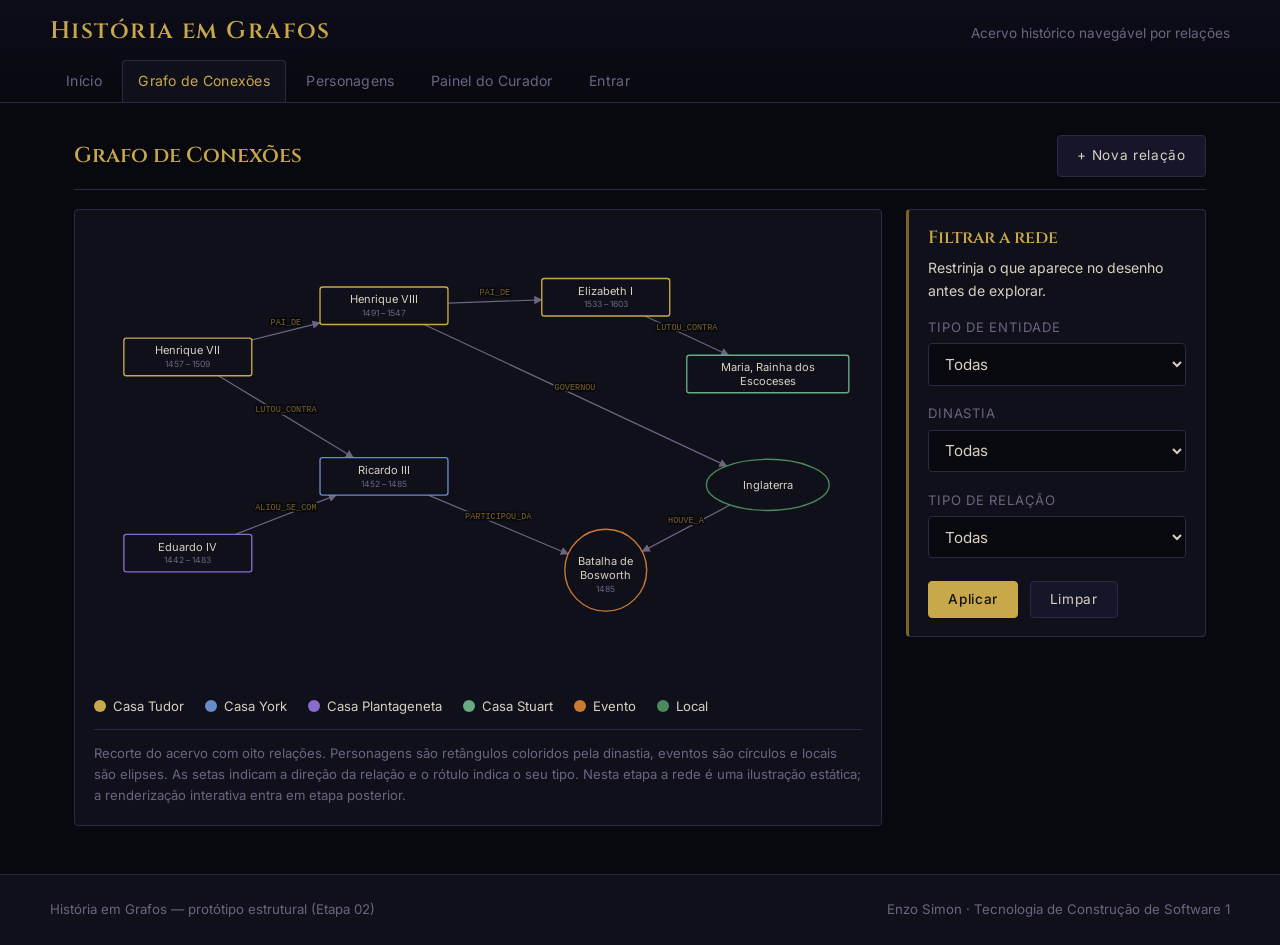
==== web/grafo.html @ ba5c702a "etapa-02: prototipo estrutural com HTML semantico" ====
<!DOCTYPE html>
<html lang="pt-BR">
<head>
  <meta charset="UTF-8">
  <meta name="viewport" content="width=device-width, initial-scale=1.0">
  <title>História em Grafos — Grafo de Conexões</title>
  <meta name="description" content="Visualização do acervo como rede: nós de personagens, eventos e locais ligados por relações tipadas.">
  <link href="https://fonts.googleapis.com/css2?family=Cinzel:wght@400;600;700&family=Inter:wght@300;400;500&display=swap" rel="stylesheet">
  <link rel="stylesheet" href="assets/css/estilo.css">
</head>
<body>

  <header>
    <div>
      <h1>História em Grafos</h1>
      <p>Acervo histórico navegável por relações</p>
    </div>
    <nav aria-label="Navegação principal">
      <ul>
        <li><a href="index.html">Início</a></li>
        <li><a href="grafo.html" aria-current="page">Grafo de Conexões</a></li>
        <li><a href="personagens.html">Personagens</a></li>
        <li><a href="painel.html">Painel do Curador</a></li>
        <li><a href="login.html">Entrar</a></li>
      </ul>
    </nav>
  </header>

  <main>

    <div class="barra">
      <h2>Grafo de Conexões</h2>
      <a class="botao" href="cadastro-relacao.html">+ Nova relação</a>
    </div>

    <div class="com-lateral">

      <section aria-labelledby="titulo-rede">
        <h3 id="titulo-rede" hidden>Rede de entidades</h3>

        <figure>
          <svg viewBox="0 0 900 520" role="img" aria-labelledby="svg-titulo svg-desc">
            <title id="svg-titulo">Rede de conexões do acervo</title>
            <desc id="svg-desc">
              Seis personagens, um evento e um local ligados por relações tipadas.
              Henrique VII é pai de Henrique VIII, que é pai de Elizabeth I e governou
              a Inglaterra. Henrique VII lutou contra Ricardo III, que se aliou a
              Eduardo IV e participou da Batalha de Bosworth, ocorrida na Inglaterra.
              Elizabeth I lutou contra Maria, Rainha dos Escoceses.
            </desc>

            <defs>
              <marker id="seta" viewBox="0 0 10 10" refX="9" refY="5"
                      markerWidth="7" markerHeight="7" orient="auto-start-reverse">
                <path d="M 0 0 L 10 5 L 0 10 z" fill="#6b6580"/>
              </marker>
            </defs>

            <style>
              .aresta { stroke: #6b6580; stroke-width: 1.4; marker-end: url(#seta); }
              .rotulo {
                font-family: ui-monospace, Consolas, monospace; font-size: 10px;
                fill: #7a6228; text-anchor: middle;
                paint-order: stroke; stroke: #08080f; stroke-width: 4px;
                stroke-linejoin: round;
              }
              .no      { fill: #10101a; stroke-width: 1.6; }
              .nome    { font-family: Inter, sans-serif; font-size: 13px; fill: #d8d0c0; text-anchor: middle; }
              .miudo   { font-family: Inter, sans-serif; font-size: 10px; fill: #6b6580; text-anchor: middle; }
            </style>

            <!-- ── Arestas (desenhadas antes dos nós) ── -->
            <g>
              <line class="aresta" x1="185" y1="130" x2="265" y2="110"/>
              <text class="rotulo" x="225" y="112">PAI_DE</text>

              <line class="aresta" x1="415" y1="87" x2="525" y2="83"/>
              <text class="rotulo" x="470" y="77">PAI_DE</text>

              <line class="aresta" x1="146" y1="172" x2="304" y2="268"/>
              <text class="rotulo" x="225" y="214">LUTOU_CONTRA</text>

              <line class="aresta" x1="166" y1="358" x2="284" y2="312"/>
              <text class="rotulo" x="225" y="329">ALIOU_SE_COM</text>

              <line class="aresta" x1="392" y1="312" x2="556" y2="381"/>
              <text class="rotulo" x="474" y="340">PARTICIPOU_DA</text>

              <line class="aresta" x1="646" y1="102" x2="744" y2="148"/>
              <text class="rotulo" x="695" y="119">LUTOU_CONTRA</text>

              <line class="aresta" x1="745" y1="324" x2="643" y2="378"/>
              <text class="rotulo" x="694" y="345">HOUVE_A</text>

              <line class="aresta" x1="387" y1="112" x2="742" y2="278"/>
              <text class="rotulo" x="564" y="189">GOVERNOU</text>
            </g>

            <!-- ── Personagens: retângulo, cor da dinastia ── -->
            <g>
              <rect class="no" x="35"  y="128" width="150" height="44" rx="3" stroke="#c9a84c"/>
              <text class="nome" x="110" y="147">Henrique VII</text>
              <text class="miudo" x="110" y="162">1457 – 1509</text>

              <rect class="no" x="265" y="68"  width="150" height="44" rx="3" stroke="#c9a84c"/>
              <text class="nome" x="340" y="87">Henrique VIII</text>
              <text class="miudo" x="340" y="102">1491 – 1547</text>

              <rect class="no" x="525" y="58"  width="150" height="44" rx="3" stroke="#c9a84c"/>
              <text class="nome" x="600" y="77">Elizabeth I</text>
              <text class="miudo" x="600" y="92">1533 – 1603</text>

              <rect class="no" x="265" y="268" width="150" height="44" rx="3" stroke="#6a8acc"/>
              <text class="nome" x="340" y="287">Ricardo III</text>
              <text class="miudo" x="340" y="302">1452 – 1485</text>

              <rect class="no" x="35"  y="358" width="150" height="44" rx="3" stroke="#8a6acc"/>
              <text class="nome" x="110" y="377">Eduardo IV</text>
              <text class="miudo" x="110" y="392">1442 – 1483</text>

              <rect class="no" x="695" y="148" width="190" height="44" rx="3" stroke="#6aaa80"/>
              <text class="nome" x="790" y="167">Maria, Rainha dos</text>
              <text class="nome" x="790" y="183">Escoceses</text>
            </g>

            <!-- ── Evento: círculo laranja ── -->
            <g>
              <circle class="no" cx="600" cy="400" r="48" stroke="#cc7a33"/>
              <text class="nome" x="600" y="394">Batalha de</text>
              <text class="nome" x="600" y="410">Bosworth</text>
              <text class="miudo" x="600" y="426">1485</text>
            </g>

            <!-- ── Local: elipse verde ── -->
            <g>
              <ellipse class="no" cx="790" cy="300" rx="72" ry="30" stroke="#4a8a5c"/>
              <text class="nome" x="790" y="305">Inglaterra</text>
            </g>
          </svg>

          <ul class="legenda">
            <li><span class="amostra" style="background:#c9a84c"></span> Casa Tudor</li>
            <li><span class="amostra" style="background:#6a8acc"></span> Casa York</li>
            <li><span class="amostra" style="background:#8a6acc"></span> Casa Plantageneta</li>
            <li><span class="amostra" style="background:#6aaa80"></span> Casa Stuart</li>
            <li><span class="amostra" style="background:#cc7a33"></span> Evento</li>
            <li><span class="amostra" style="background:#4a8a5c"></span> Local</li>
          </ul>

          <figcaption>
            Recorte do acervo com oito relações. Personagens são retângulos coloridos pela
            dinastia, eventos são círculos e locais são elipses. As setas indicam a direção
            da relação e o rótulo indica o seu tipo. Nesta etapa a rede é uma ilustração
            estática; a renderização interativa entra em etapa posterior.
          </figcaption>
        </figure>
      </section>

      <aside aria-labelledby="titulo-filtros">
        <h3 id="titulo-filtros">Filtrar a rede</h3>
        <p>Restrinja o que aparece no desenho antes de explorar.</p>

        <form action="grafo.html" method="get">
          <div class="campo">
            <label for="filtro-tipo">Tipo de entidade</label>
            <select id="filtro-tipo" name="tipo">
              <option value="">Todas</option>
              <option value="personagem">Personagem</option>
              <option value="evento">Evento</option>
              <option value="local">Local</option>
            </select>
          </div>

          <div class="campo">
            <label for="filtro-dinastia">Dinastia</label>
            <select id="filtro-dinastia" name="dinastia">
              <option value="">Todas</option>
              <option value="tudor">Casa Tudor</option>
              <option value="york">Casa York</option>
              <option value="plantageneta">Casa Plantageneta</option>
              <option value="stuart">Casa Stuart</option>
            </select>
          </div>

          <div class="campo">
            <label for="filtro-relacao">Tipo de relação</label>
            <select id="filtro-relacao" name="relacao">
              <option value="">Todas</option>
              <option value="PAI_DE">PAI_DE</option>
              <option value="LUTOU_CONTRA">LUTOU_CONTRA</option>
              <option value="ALIOU_SE_COM">ALIOU_SE_COM</option>
              <option value="GOVERNOU">GOVERNOU</option>
              <option value="PARTICIPOU_DA">PARTICIPOU_DA</option>
              <option value="HOUVE_A">HOUVE_A</option>
            </select>
          </div>

          <div class="acoes">
            <button type="submit">Aplicar</button>
            <button type="reset">Limpar</button>
          </div>
        </form>
      </aside>

    </div>

  </main>

  <footer>
    <div>
      <p>História em Grafos — protótipo estrutural (Etapa 02)</p>
      <p>Enzo Simon · Tecnologia de Construção de Software 1</p>
    </div>
  </footer>

</body>
</html>
---- web/assets/css/estilo.css ----
/* ==========================================================================
   História em Grafos — folha de estilo do protótipo estrutural (Etapa 02)
   --------------------------------------------------------------------------
   Organizada na mesma ordem em que os elementos aparecem no documento:
   1. Variáveis  2. Reset  3. Tipografia  4. Cabeçalho e navegação
   5. Conteúdo principal  6. Artigos e listagens  7. Tabelas
   8. Formulários  9. Botões  10. Rodapé  11. Responsividade
   ========================================================================== */

/* ── 1. Variáveis de tema ────────────────────────────────────────────────── */

:root {
  --bg:          #08080f;
  --surface:     #10101a;
  --surface-alt: #16162a;
  --border:      #2a2a45;
  --gold:        #c9a84c;
  --gold-dim:    #7a6228;
  --text:        #d8d0c0;
  --text-dim:    #6b6580;
  --danger:      #8b2020;
  --success:     #1a5c3a;

  --tudor:         #c9a84c;
  --york:          #6a8acc;
  --plantageneta:  #8a6acc;
  --stuart:        #6aaa80;

  --fonte-titulo: 'Cinzel', Georgia, 'Times New Roman', serif;
  --fonte-texto:  'Inter', -apple-system, 'Segoe UI', Roboto, sans-serif;

  --raio: 4px;
  --largura-max: 1180px;
}

/* ── 2. Reset ────────────────────────────────────────────────────────────── */

*,
*::before,
*::after { box-sizing: border-box; margin: 0; padding: 0; }

body {
  background: var(--bg);
  color: var(--text);
  font-family: var(--fonte-texto);
  font-size: 15px;
  line-height: 1.6;
  min-height: 100vh;
  display: flex;
  flex-direction: column;
}

img,
svg { max-width: 100%; }

/* ── 3. Tipografia ───────────────────────────────────────────────────────── */

h1, h2, h3, h4 {
  font-family: var(--fonte-titulo);
  font-weight: 600;
  color: var(--gold);
  line-height: 1.25;
}

h1 { font-size: 1.5rem; letter-spacing: 0.06em; }
h2 { font-size: 1.35rem; margin-bottom: 0.6rem; }
h3 { font-size: 1.1rem; }
h4 { font-size: 0.95rem; color: var(--text); }

p { margin-bottom: 0.9rem; }

a {
  color: var(--gold);
  text-decoration: none;
  border-bottom: 1px solid transparent;
}

a:hover,
a:focus-visible { border-bottom-color: var(--gold); }

:focus-visible {
  outline: 2px solid var(--gold);
  outline-offset: 2px;
}

small { color: var(--text-dim); font-size: 0.82rem; }

mark {
  background: transparent;
  color: var(--gold);
  font-weight: 500;
}

/* ── 4. Cabeçalho e navegação ────────────────────────────────────────────── */

body > header {
  border-bottom: 1px solid var(--border);
  background: linear-gradient(180deg, #0d0d1a 0%, var(--bg) 100%);
  padding: 1rem 1.5rem 0;
}

body > header > div {
  max-width: var(--largura-max);
  margin: 0 auto;
  display: flex;
  align-items: baseline;
  justify-content: space-between;
  gap: 1rem;
  flex-wrap: wrap;
}

body > header p { color: var(--text-dim); font-size: 0.85rem; margin: 0; }

nav {
  max-width: var(--largura-max);
  margin: 0.9rem auto 0;
}

nav ul {
  list-style: none;
  display: flex;
  gap: 0.25rem;
  flex-wrap: wrap;
}

nav a {
  display: block;
  padding: 0.55rem 0.95rem;
  color: var(--text-dim);
  border: 1px solid transparent;
  border-bottom: none;
  border-radius: var(--raio) var(--raio) 0 0;
  font-size: 0.88rem;
  letter-spacing: 0.02em;
}

nav a:hover { color: var(--text); background: var(--surface); }

nav a[aria-current="page"] {
  color: var(--gold);
  background: var(--surface);
  border-color: var(--border);
}

/* ── 5. Conteúdo principal ───────────────────────────────────────────────── */

main {
  flex: 1;
  width: 100%;
  max-width: var(--largura-max);
  margin: 0 auto;
  padding: 2rem 1.5rem 3rem;
}

main > section { margin-bottom: 2.5rem; }

/* Cabeçalho interno de seção: título à esquerda, ação à direita. */
.barra {
  display: flex;
  align-items: center;
  justify-content: space-between;
  gap: 1rem;
  flex-wrap: wrap;
  padding-bottom: 0.7rem;
  margin-bottom: 1.2rem;
  border-bottom: 1px solid var(--border);
}

.barra h2 { margin-bottom: 0; }

/* Faixa de apresentação da página inicial. */
.destaque {
  border: 1px solid var(--border);
  border-left: 3px solid var(--gold);
  background: var(--surface);
  border-radius: var(--raio);
  padding: 1.8rem;
}

.destaque p:last-child { margin-bottom: 0; }

/* Grade genérica de cartões. */
.grade {
  display: grid;
  grid-template-columns: repeat(auto-fill, minmax(255px, 1fr));
  gap: 1rem;
  list-style: none;
}

/* Cartões de contagem do painel. */
.indicadores {
  display: grid;
  grid-template-columns: repeat(auto-fit, minmax(150px, 1fr));
  gap: 1rem;
  list-style: none;
}

.indicadores article {
  background: var(--surface);
  border: 1px solid var(--border);
  border-radius: var(--raio);
  padding: 1.1rem 1.2rem;
}

.indicadores h3 {
  font-family: var(--fonte-texto);
  font-size: 0.72rem;
  font-weight: 500;
  letter-spacing: 0.14em;
  text-transform: uppercase;
  color: var(--text-dim);
  margin-bottom: 0.35rem;
}

.indicadores p {
  font-family: var(--fonte-titulo);
  font-size: 2rem;
  color: var(--gold);
  margin: 0;
  line-height: 1;
}

/* ── 6. Artigos e listagens ──────────────────────────────────────────────── */

.grade > li > article,
article.ficha {
  height: 100%;
  background: var(--surface);
  border: 1px solid var(--border);
  border-radius: var(--raio);
  padding: 1.1rem 1.2rem;
  transition: border-color 0.15s;
}

.grade > li > article:hover { border-color: var(--gold-dim); }

article header { margin-bottom: 0.7rem; }

article h3 { margin-bottom: 0.15rem; }

/* Etiqueta de dinastia / tipo, acima do nome. */
.etiqueta {
  display: inline-block;
  font-size: 0.68rem;
  letter-spacing: 0.14em;
  text-transform: uppercase;
  color: var(--text-dim);
}

.etiqueta[data-dinastia="Casa Tudor"]        { color: var(--tudor); }
.etiqueta[data-dinastia="Casa York"]         { color: var(--york); }
.etiqueta[data-dinastia="Casa Plantageneta"] { color: var(--plantageneta); }
.etiqueta[data-dinastia="Casa Stuart"]       { color: var(--stuart); }

/* Lista de atributos nome/valor. */
dl.atributos {
  display: grid;
  grid-template-columns: max-content 1fr;
  gap: 0.35rem 1.2rem;
  margin-bottom: 1rem;
}

dl.atributos dt {
  font-size: 0.78rem;
  letter-spacing: 0.06em;
  text-transform: uppercase;
  color: var(--text-dim);
}

dl.atributos dd { color: var(--text); }

/* Selos no rodapé dos cartões. */
article footer {
  display: flex;
  flex-wrap: wrap;
  gap: 0.4rem;
  margin-top: 0.9rem;
  padding-top: 0.8rem;
  border-top: 1px solid var(--border);
}

.selo {
  font-size: 0.72rem;
  padding: 0.16rem 0.5rem;
  border: 1px solid var(--border);
  border-radius: 2px;
  color: var(--text-dim);
  background: var(--surface-alt);
}

/* Lista de conexões da tela de detalhe. */
.conexoes { list-style: none; }

.conexoes > li {
  border-bottom: 1px solid var(--border);
  padding: 0.7rem 0;
  display: flex;
  align-items: baseline;
  gap: 0.8rem;
  flex-wrap: wrap;
}

.conexoes > li:last-child { border-bottom: none; }

.tipo-relacao {
  font-family: ui-monospace, 'Cascadia Mono', Consolas, monospace;
  font-size: 0.74rem;
  letter-spacing: 0.04em;
  color: var(--gold-dim);
  border: 1px solid var(--gold-dim);
  border-radius: 2px;
  padding: 0.1rem 0.45rem;
  white-space: nowrap;
}

/* ── 7. Tabelas ──────────────────────────────────────────────────────────── */

.rolagem { overflow-x: auto; }

table {
  width: 100%;
  border-collapse: collapse;
  font-size: 0.9rem;
}

caption {
  text-align: left;
  color: var(--text-dim);
  font-size: 0.82rem;
  padding-bottom: 0.6rem;
}

th, td {
  text-align: left;
  padding: 0.65rem 0.8rem;
  border-bottom: 1px solid var(--border);
  white-space: nowrap;
}

thead th {
  font-family: var(--fonte-texto);
  font-size: 0.72rem;
  letter-spacing: 0.12em;
  text-transform: uppercase;
  color: var(--text-dim);
  font-weight: 500;
  background: var(--surface);
}

tbody tr:hover { background: var(--surface); }

/* ── 8. Formulários ──────────────────────────────────────────────────────── */

form { max-width: 620px; }

fieldset {
  border: 1px solid var(--border);
  border-radius: var(--raio);
  padding: 1.3rem 1.4rem 1.5rem;
  margin-bottom: 1.4rem;
  background: var(--surface);
}

legend {
  font-family: var(--fonte-titulo);
  font-size: 0.95rem;
  color: var(--gold);
  padding: 0 0.6rem;
  letter-spacing: 0.04em;
}

.campo { margin-bottom: 1.1rem; }

.campo:last-child { margin-bottom: 0; }

label {
  display: block;
  margin-bottom: 0.35rem;
  font-size: 0.82rem;
  letter-spacing: 0.06em;
  text-transform: uppercase;
  color: var(--text-dim);
}

input,
select,
textarea {
  width: 100%;
  background: var(--bg);
  border: 1px solid var(--border);
  border-radius: var(--raio);
  color: var(--text);
  font-family: inherit;
  font-size: 0.95rem;
  padding: 0.6rem 0.75rem;
}

textarea { resize: vertical; min-height: 90px; }

input:focus,
select:focus,
textarea:focus {
  border-color: var(--gold);
  outline: none;
}

input:invalid:not(:placeholder-shown) { border-color: var(--danger); }

/* Texto de apoio ligado ao campo por aria-describedby. */
.ajuda {
  display: block;
  margin-top: 0.3rem;
  color: var(--text-dim);
  font-size: 0.78rem;
  text-transform: none;
  letter-spacing: 0;
}

/* Marca de campo obrigatório, ao lado do rótulo. */
label .obrigatorio { color: var(--gold); }

/* Par de campos lado a lado (ano de nascimento / ano de morte). */
.dupla {
  display: grid;
  grid-template-columns: 1fr 1fr;
  gap: 1rem;
}

/* Linha de busca. */
search form {
  display: flex;
  gap: 0.6rem;
  align-items: flex-end;
  max-width: 100%;
  margin-bottom: 1.4rem;
}

search .campo { flex: 1; margin-bottom: 0; }

/* ── 9. Botões ───────────────────────────────────────────────────────────── */

.acoes {
  display: flex;
  gap: 0.7rem;
  flex-wrap: wrap;
  margin-top: 1.4rem;
}

button,
.botao {
  font-family: var(--fonte-texto);
  font-size: 0.85rem;
  letter-spacing: 0.05em;
  padding: 0.6rem 1.2rem;
  border: 1px solid var(--border);
  border-radius: var(--raio);
  background: var(--surface-alt);
  color: var(--text);
  cursor: pointer;
  display: inline-block;
}

button:hover,
.botao:hover { border-color: var(--gold-dim); color: var(--gold); }

button[type="submit"],
.botao-principal {
  background: var(--gold);
  border-color: var(--gold);
  color: #14120a;
  font-weight: 500;
}

button[type="submit"]:hover,
.botao-principal:hover {
  background: var(--gold-dim);
  border-color: var(--gold-dim);
  color: var(--text);
}

.botao-perigo { border-color: var(--danger); color: #c88; }

.botao-perigo:hover { background: var(--danger); color: var(--text); border-color: var(--danger); }

/* ── 10. Figura do grafo, legenda e rodapé ───────────────────────────────── */

figure {
  border: 1px solid var(--border);
  border-radius: var(--raio);
  background: var(--surface);
  padding: 1.2rem;
}

figcaption {
  color: var(--text-dim);
  font-size: 0.82rem;
  margin-top: 0.8rem;
  padding-top: 0.8rem;
  border-top: 1px solid var(--border);
}

.legenda {
  list-style: none;
  display: flex;
  flex-wrap: wrap;
  gap: 0.4rem 1.3rem;
  margin-top: 1rem;
  font-size: 0.82rem;
}

.legenda li { display: flex; align-items: center; gap: 0.45rem; }

.amostra {
  width: 12px;
  height: 12px;
  border-radius: 50%;
  display: inline-block;
}

aside {
  border: 1px solid var(--border);
  border-left: 3px solid var(--gold-dim);
  border-radius: var(--raio);
  background: var(--surface);
  padding: 1.1rem 1.2rem;
  font-size: 0.88rem;
}

aside h3 { margin-bottom: 0.5rem; }

aside p:last-child { margin-bottom: 0; }

/* Duas colunas: conteúdo + apoio lateral. */
.com-lateral {
  display: grid;
  grid-template-columns: 1fr 300px;
  gap: 1.5rem;
  align-items: start;
}

body > footer {
  border-top: 1px solid var(--border);
  background: var(--surface);
  padding: 1.5rem;
  color: var(--text-dim);
  font-size: 0.83rem;
}

body > footer > div {
  max-width: var(--largura-max);
  margin: 0 auto;
  display: flex;
  justify-content: space-between;
  gap: 1rem;
  flex-wrap: wrap;
}

body > footer p { margin: 0; }

/* ── 11. Responsividade ──────────────────────────────────────────────────── */

@media (max-width: 820px) {
  .com-lateral { grid-template-columns: 1fr; }
  .dupla { grid-template-columns: 1fr; }
  search form { flex-direction: column; align-items: stretch; }
}

@media (max-width: 520px) {
  main { padding: 1.5rem 1rem 2.5rem; }
  body > header { padding: 1rem 1rem 0; }
  nav ul { gap: 0; }
  nav a { padding: 0.5rem 0.7rem; font-size: 0.82rem; }
}
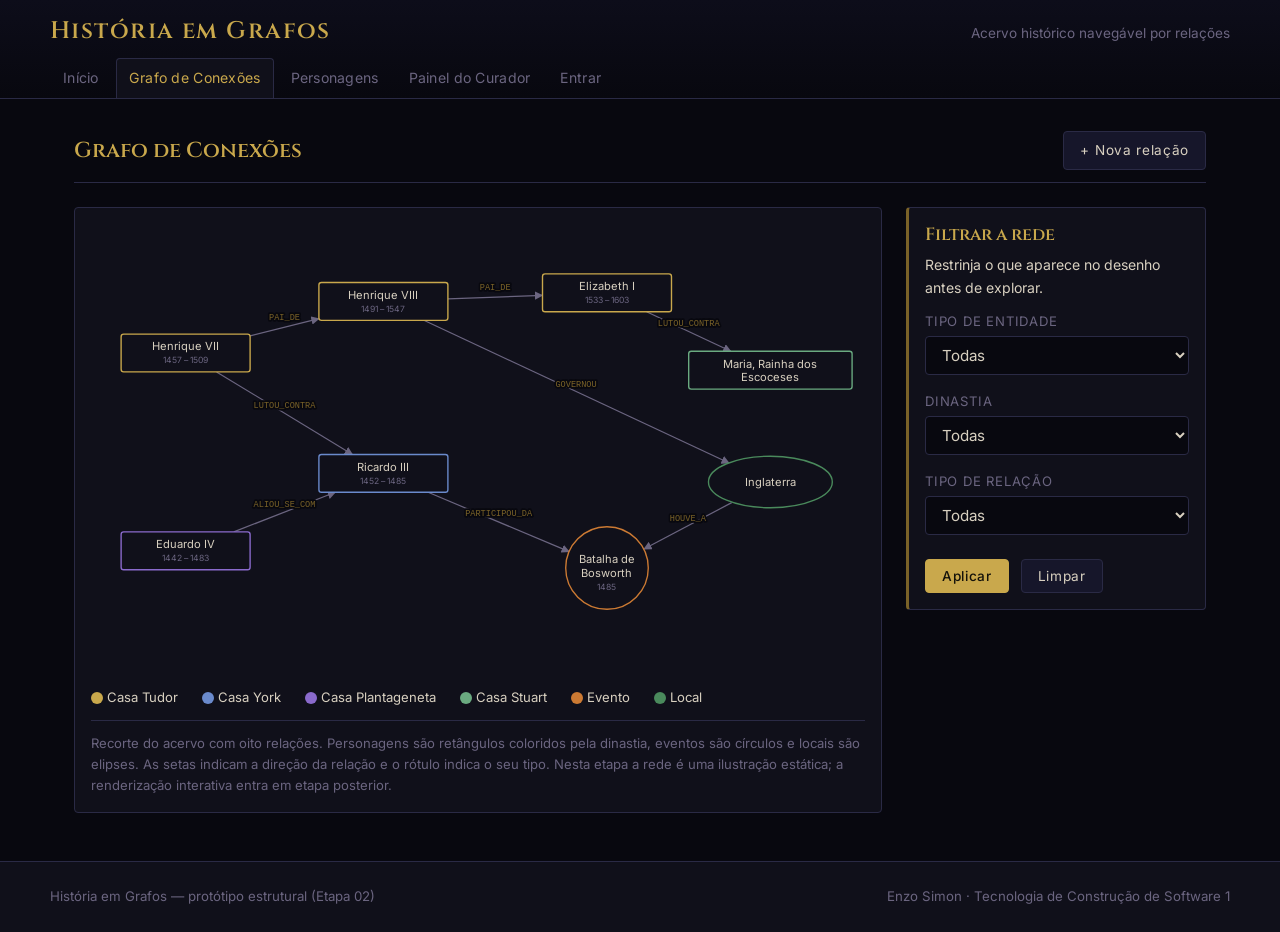
==== commit 1e5fbdeb: "etapa-03: interface responsiva com CSS Transforma a estrutura HTML da Etapa 02 em uma interface resp" ====
--- a/web/grafo.html
+++ b/web/grafo.html
@@ -39,6 +39,7 @@
         <h3 id="titulo-rede" hidden>Rede de entidades</h3>
 
         <figure>
+          <div class="rolagem-figura">
           <svg viewBox="0 0 900 520" role="img" aria-labelledby="svg-titulo svg-desc">
             <title id="svg-titulo">Rede de conexões do acervo</title>
             <desc id="svg-desc">
@@ -137,6 +138,7 @@
               <text class="nome" x="790" y="305">Inglaterra</text>
             </g>
           </svg>
+          </div>
 
           <ul class="legenda">
             <li><span class="amostra" style="background:#c9a84c"></span> Casa Tudor</li>
--- a/web/assets/css/estilo.css
+++ b/web/assets/css/estilo.css
@@ -1,15 +1,34 @@
 /* ==========================================================================
-   História em Grafos — folha de estilo do protótipo estrutural (Etapa 02)
+   História em Grafos — folha de estilo única (Etapas 02 e 03)
    --------------------------------------------------------------------------
    Organizada na mesma ordem em que os elementos aparecem no documento:
-   1. Variáveis  2. Reset  3. Tipografia  4. Cabeçalho e navegação
-   5. Conteúdo principal  6. Artigos e listagens  7. Tabelas
-   8. Formulários  9. Botões  10. Rodapé  11. Responsividade
+    1. Variáveis (tema + escala de espaçamento)   2. Reset
+    3. Tipografia                                 4. Cabeçalho e navegação
+    5. Layout principal (Grid)                    6. Artigos e listagens
+    7. Tabelas                                    8. Formulários
+    9. Botões                                    10. Figura, legenda e rodapé
+   11. Responsividade (media queries)
+
+   Estratégia de responsividade (Etapa 03)
+   ---------------------------------------
+   A base é o layout de desktop; as media queries do item 11 vão reduzindo o
+   número de colunas até chegar a uma coluna única no telefone. São três
+   breakpoints, escolhidos para cair *entre* os viewports de referência da
+   entrega — 1440 x 900, 768 x 1024 e 390 x 844 — e nunca em cima deles:
+
+     largo     1024px  → notebook estreito e tablet em paisagem
+     médio      820px  → tablet em retrato (o viewport de 768px cai aqui)
+     estreito   560px  → smartphone (o viewport de 390px cai aqui)
+
+   Nenhuma largura intermediária fica sem regra: o que não é tratado por
+   media query é resolvido por Grid fluido (auto-fill / minmax), por Flexbox
+   com flex-wrap e por tipografia com clamp().
    ========================================================================== */
 
-/* ── 1. Variáveis de tema ────────────────────────────────────────────────── */
+/* ── 1. Variáveis ────────────────────────────────────────────────────────── */
 
 :root {
+  /* Cores */
   --bg:          #08080f;
   --surface:     #10101a;
   --surface-alt: #16162a;
@@ -26,11 +45,31 @@
   --plantageneta:  #8a6acc;
   --stuart:        #6aaa80;
 
+  /* Tipografia */
   --fonte-titulo: 'Cinzel', Georgia, 'Times New Roman', serif;
   --fonte-texto:  'Inter', -apple-system, 'Segoe UI', Roboto, sans-serif;
 
+  /* Escala de espaçamento — todo espaço do layout sai daqui, para que
+     paddings, margens e gaps sejam múltiplos do mesmo passo de 0.25rem.
+     Um valor solto no meio do arquivo é sinal de que algo escapou da escala. */
+  --e-1: 0.25rem;
+  --e-2: 0.5rem;
+  --e-3: 0.75rem;
+  --e-4: 1rem;
+  --e-5: 1.5rem;
+  --e-6: 2rem;
+  --e-7: 3rem;
+
+  /* Margem lateral da página: encolhe sozinha entre 1rem e 1.5rem,
+     acompanhando a largura da tela, sem precisar de media query. */
+  --margem-lateral: clamp(1rem, 4vw, 1.5rem);
+
+  /* Alvo mínimo de toque em tela sensível (recomendação de acessibilidade). */
+  --alvo-toque: 44px;
+
   --raio: 4px;
   --largura-max: 1180px;
+  --largura-lateral: 300px;
 }
 
 /* ── 2. Reset ────────────────────────────────────────────────────────────── */
@@ -38,6 +77,9 @@
 *,
 *::before,
 *::after { box-sizing: border-box; margin: 0; padding: 0; }
+
+/* Impede o aumento automático de fonte na rotação do aparelho. */
+html { -webkit-text-size-adjust: 100%; }
 
 body {
   background: var(--bg);
@@ -46,6 +88,9 @@
   font-size: 15px;
   line-height: 1.6;
   min-height: 100vh;
+
+  /* Flexbox vertical: o <main> cresce e empurra o rodapé para o fim da
+     tela, mesmo nas páginas curtas como a de login. */
   display: flex;
   flex-direction: column;
 }
@@ -62,12 +107,14 @@
   line-height: 1.25;
 }
 
-h1 { font-size: 1.5rem; letter-spacing: 0.06em; }
-h2 { font-size: 1.35rem; margin-bottom: 0.6rem; }
+/* clamp(mínimo, fluido, máximo): o título acompanha a largura da tela sem
+   media query, e nunca sai do intervalo legível. */
+h1 { font-size: clamp(1.25rem, 1rem + 1.1vw, 1.5rem); letter-spacing: 0.06em; }
+h2 { font-size: clamp(1.15rem, 1rem + 0.7vw, 1.35rem); margin-bottom: var(--e-2); }
 h3 { font-size: 1.1rem; }
 h4 { font-size: 0.95rem; color: var(--text); }
 
-p { margin-bottom: 0.9rem; }
+p { margin-bottom: var(--e-3); }
 
 a {
   color: var(--gold);
@@ -91,21 +138,29 @@
   font-weight: 500;
 }
 
-/* ── 4. Cabeçalho e navegação ────────────────────────────────────────────── */
+/* ── 4. Cabeçalho e navegação ─────────────────────────────────────────────
+
+   Atenção ao alcance dos seletores: além do menu principal, há dois outros
+   <nav> nas páginas internas — a trilha de navegação e a paginação dos
+   resultados —, ambos com <ul class="legenda">. As regras que valem só para
+   o menu principal são escritas como `body > header > nav`.
+   ------------------------------------------------------------------------ */
 
 body > header {
   border-bottom: 1px solid var(--border);
   background: linear-gradient(180deg, #0d0d1a 0%, var(--bg) 100%);
-  padding: 1rem 1.5rem 0;
-}
-
+  padding: var(--e-4) var(--margem-lateral) 0;
+}
+
+/* Título à esquerda, subtítulo à direita; flex-wrap empilha os dois
+   assim que deixam de caber lado a lado. */
 body > header > div {
   max-width: var(--largura-max);
   margin: 0 auto;
   display: flex;
   align-items: baseline;
   justify-content: space-between;
-  gap: 1rem;
+  gap: var(--e-4);
   flex-wrap: wrap;
 }
 
@@ -113,19 +168,19 @@
 
 nav {
   max-width: var(--largura-max);
-  margin: 0.9rem auto 0;
+  margin: var(--e-3) auto 0;
 }
 
 nav ul {
   list-style: none;
   display: flex;
-  gap: 0.25rem;
+  gap: var(--e-1);
   flex-wrap: wrap;
 }
 
 nav a {
   display: block;
-  padding: 0.55rem 0.95rem;
+  padding: var(--e-2) var(--e-3);
   color: var(--text-dim);
   border: 1px solid transparent;
   border-bottom: none;
@@ -142,27 +197,27 @@
   border-color: var(--border);
 }
 
-/* ── 5. Conteúdo principal ───────────────────────────────────────────────── */
+/* ── 5. Layout principal ─────────────────────────────────────────────────── */
 
 main {
   flex: 1;
   width: 100%;
   max-width: var(--largura-max);
   margin: 0 auto;
-  padding: 2rem 1.5rem 3rem;
-}
-
-main > section { margin-bottom: 2.5rem; }
+  padding: var(--e-6) var(--margem-lateral) var(--e-7);
+}
+
+main > section { margin-bottom: var(--e-6); }
 
 /* Cabeçalho interno de seção: título à esquerda, ação à direita. */
 .barra {
   display: flex;
   align-items: center;
   justify-content: space-between;
-  gap: 1rem;
-  flex-wrap: wrap;
-  padding-bottom: 0.7rem;
-  margin-bottom: 1.2rem;
+  gap: var(--e-4);
+  flex-wrap: wrap;
+  padding-bottom: var(--e-3);
+  margin-bottom: var(--e-5);
   border-bottom: 1px solid var(--border);
 }
 
@@ -174,16 +229,18 @@
   border-left: 3px solid var(--gold);
   background: var(--surface);
   border-radius: var(--raio);
-  padding: 1.8rem;
+  padding: var(--e-5);
 }
 
 .destaque p:last-child { margin-bottom: 0; }
 
-/* Grade genérica de cartões. */
+/* Grade genérica de cartões. auto-fill + minmax decidem sozinhos quantas
+   colunas cabem — 4 no desktop, 2 no tablet, 1 no telefone — de modo que a
+   listagem já se adapta antes de qualquer media query entrar em ação. */
 .grade {
   display: grid;
   grid-template-columns: repeat(auto-fill, minmax(255px, 1fr));
-  gap: 1rem;
+  gap: var(--e-4);
   list-style: none;
 }
 
@@ -191,7 +248,7 @@
 .indicadores {
   display: grid;
   grid-template-columns: repeat(auto-fit, minmax(150px, 1fr));
-  gap: 1rem;
+  gap: var(--e-4);
   list-style: none;
 }
 
@@ -199,7 +256,7 @@
   background: var(--surface);
   border: 1px solid var(--border);
   border-radius: var(--raio);
-  padding: 1.1rem 1.2rem;
+  padding: var(--e-4);
 }
 
 .indicadores h3 {
@@ -209,7 +266,7 @@
   letter-spacing: 0.14em;
   text-transform: uppercase;
   color: var(--text-dim);
-  margin-bottom: 0.35rem;
+  margin-bottom: var(--e-1);
 }
 
 .indicadores p {
@@ -220,6 +277,14 @@
   line-height: 1;
 }
 
+/* Duas colunas: conteúdo + apoio lateral. Vira uma coluna em 820px. */
+.com-lateral {
+  display: grid;
+  grid-template-columns: 1fr var(--largura-lateral);
+  gap: var(--e-5);
+  align-items: start;
+}
+
 /* ── 6. Artigos e listagens ──────────────────────────────────────────────── */
 
 .grade > li > article,
@@ -228,13 +293,13 @@
   background: var(--surface);
   border: 1px solid var(--border);
   border-radius: var(--raio);
-  padding: 1.1rem 1.2rem;
+  padding: var(--e-4);
   transition: border-color 0.15s;
 }
 
 .grade > li > article:hover { border-color: var(--gold-dim); }
 
-article header { margin-bottom: 0.7rem; }
+article header { margin-bottom: var(--e-3); }
 
 article h3 { margin-bottom: 0.15rem; }
 
@@ -252,12 +317,12 @@
 .etiqueta[data-dinastia="Casa Plantageneta"] { color: var(--plantageneta); }
 .etiqueta[data-dinastia="Casa Stuart"]       { color: var(--stuart); }
 
-/* Lista de atributos nome/valor. */
+/* Lista de atributos nome/valor, em duas colunas de Grid. */
 dl.atributos {
   display: grid;
   grid-template-columns: max-content 1fr;
-  gap: 0.35rem 1.2rem;
-  margin-bottom: 1rem;
+  gap: var(--e-1) var(--e-4);
+  margin-bottom: var(--e-4);
 }
 
 dl.atributos dt {
@@ -273,15 +338,15 @@
 article footer {
   display: flex;
   flex-wrap: wrap;
-  gap: 0.4rem;
-  margin-top: 0.9rem;
-  padding-top: 0.8rem;
+  gap: var(--e-1);
+  margin-top: var(--e-3);
+  padding-top: var(--e-3);
   border-top: 1px solid var(--border);
 }
 
 .selo {
   font-size: 0.72rem;
-  padding: 0.16rem 0.5rem;
+  padding: 0.16rem var(--e-2);
   border: 1px solid var(--border);
   border-radius: 2px;
   color: var(--text-dim);
@@ -293,10 +358,10 @@
 
 .conexoes > li {
   border-bottom: 1px solid var(--border);
-  padding: 0.7rem 0;
+  padding: var(--e-3) 0;
   display: flex;
   align-items: baseline;
-  gap: 0.8rem;
+  gap: var(--e-3);
   flex-wrap: wrap;
 }
 
@@ -309,13 +374,23 @@
   color: var(--gold-dim);
   border: 1px solid var(--gold-dim);
   border-radius: 2px;
-  padding: 0.1rem 0.45rem;
+  padding: 0.1rem var(--e-2);
   white-space: nowrap;
 }
 
 /* ── 7. Tabelas ──────────────────────────────────────────────────────────── */
 
-.rolagem { overflow-x: auto; }
+/* A tabela do painel continua sendo uma tabela em qualquer largura: ela é
+   uma matriz de linhas e colunas, e transformá-la em cartões empilhados com
+   display:block destruiria a associação célula/cabeçalho na leitura em voz
+   alta. Em vez disso, ela rola horizontalmente dentro da própria moldura —
+   assim o resto da página nunca precisa rolar de lado. */
+.rolagem {
+  overflow-x: auto;
+  -webkit-overflow-scrolling: touch;
+  border: 1px solid var(--border);
+  border-radius: var(--raio);
+}
 
 table {
   width: 100%;
@@ -327,15 +402,18 @@
   text-align: left;
   color: var(--text-dim);
   font-size: 0.82rem;
-  padding-bottom: 0.6rem;
+  padding: var(--e-2) var(--e-3);
 }
 
 th, td {
   text-align: left;
-  padding: 0.65rem 0.8rem;
+  padding: var(--e-2) var(--e-3);
   border-bottom: 1px solid var(--border);
   white-space: nowrap;
 }
+
+tbody tr:last-child th,
+tbody tr:last-child td { border-bottom: none; }
 
 thead th {
   font-family: var(--fonte-texto);
@@ -349,15 +427,21 @@
 
 tbody tr:hover { background: var(--surface); }
 
+/* Botões dentro de célula: folga entre eles sem quebrar a linha. */
+td .botao,
+td button { margin-right: var(--e-1); }
+
 /* ── 8. Formulários ──────────────────────────────────────────────────────── */
 
+/* Limite de largura para a linha de texto do formulário não ficar longa
+   demais no desktop; nas telas estreitas o valor simplesmente não se aplica. */
 form { max-width: 620px; }
 
 fieldset {
   border: 1px solid var(--border);
   border-radius: var(--raio);
-  padding: 1.3rem 1.4rem 1.5rem;
-  margin-bottom: 1.4rem;
+  padding: var(--e-5);
+  margin-bottom: var(--e-5);
   background: var(--surface);
 }
 
@@ -365,17 +449,17 @@
   font-family: var(--fonte-titulo);
   font-size: 0.95rem;
   color: var(--gold);
-  padding: 0 0.6rem;
+  padding: 0 var(--e-2);
   letter-spacing: 0.04em;
 }
 
-.campo { margin-bottom: 1.1rem; }
+.campo { margin-bottom: var(--e-4); }
 
 .campo:last-child { margin-bottom: 0; }
 
 label {
   display: block;
-  margin-bottom: 0.35rem;
+  margin-bottom: var(--e-1);
   font-size: 0.82rem;
   letter-spacing: 0.06em;
   text-transform: uppercase;
@@ -392,7 +476,7 @@
   color: var(--text);
   font-family: inherit;
   font-size: 0.95rem;
-  padding: 0.6rem 0.75rem;
+  padding: var(--e-2) var(--e-3);
 }
 
 textarea { resize: vertical; min-height: 90px; }
@@ -409,7 +493,7 @@
 /* Texto de apoio ligado ao campo por aria-describedby. */
 .ajuda {
   display: block;
-  margin-top: 0.3rem;
+  margin-top: var(--e-1);
   color: var(--text-dim);
   font-size: 0.78rem;
   text-transform: none;
@@ -419,31 +503,35 @@
 /* Marca de campo obrigatório, ao lado do rótulo. */
 label .obrigatorio { color: var(--gold); }
 
-/* Par de campos lado a lado (ano de nascimento / ano de morte). */
+/* Par de campos lado a lado (ano de nascimento / ano de morte).
+   Vira uma coluna em 820px. */
 .dupla {
   display: grid;
   grid-template-columns: 1fr 1fr;
-  gap: 1rem;
-}
-
-/* Linha de busca. */
+  gap: var(--e-4);
+}
+
+/* Linha de busca: campo elástico + filtro, alinhados pela base. O
+   flex-basis de 200px faz o campo quebrar para a linha de baixo antes de
+   ficar estreito demais para ser usado. */
 search form {
   display: flex;
-  gap: 0.6rem;
+  gap: var(--e-2);
   align-items: flex-end;
+  flex-wrap: wrap;
   max-width: 100%;
-  margin-bottom: 1.4rem;
-}
-
-search .campo { flex: 1; margin-bottom: 0; }
+  margin-bottom: var(--e-5);
+}
+
+search .campo { flex: 1 1 200px; margin-bottom: 0; }
 
 /* ── 9. Botões ───────────────────────────────────────────────────────────── */
 
 .acoes {
   display: flex;
-  gap: 0.7rem;
-  flex-wrap: wrap;
-  margin-top: 1.4rem;
+  gap: var(--e-3);
+  flex-wrap: wrap;
+  margin-top: var(--e-5);
 }
 
 button,
@@ -451,7 +539,7 @@
   font-family: var(--fonte-texto);
   font-size: 0.85rem;
   letter-spacing: 0.05em;
-  padding: 0.6rem 1.2rem;
+  padding: var(--e-2) var(--e-4);
   border: 1px solid var(--border);
   border-radius: var(--raio);
   background: var(--surface-alt);
@@ -488,14 +576,29 @@
   border: 1px solid var(--border);
   border-radius: var(--raio);
   background: var(--surface);
-  padding: 1.2rem;
+  padding: var(--e-4);
+}
+
+/* O SVG do grafo declara apenas viewBox: ocupa a largura disponível e
+   calcula a altura pela proporção, sem distorcer o desenho. */
+figure svg {
+  display: block;
+  width: 100%;
+  height: auto;
+}
+
+/* Moldura de rolagem só do desenho. A legenda e a <figcaption> ficam fora
+   dela, de modo que continuam visíveis enquanto o grafo é arrastado. */
+.rolagem-figura {
+  overflow-x: auto;
+  -webkit-overflow-scrolling: touch;
 }
 
 figcaption {
   color: var(--text-dim);
   font-size: 0.82rem;
-  margin-top: 0.8rem;
-  padding-top: 0.8rem;
+  margin-top: var(--e-3);
+  padding-top: var(--e-3);
   border-top: 1px solid var(--border);
 }
 
@@ -503,18 +606,19 @@
   list-style: none;
   display: flex;
   flex-wrap: wrap;
-  gap: 0.4rem 1.3rem;
-  margin-top: 1rem;
+  gap: var(--e-1) var(--e-5);
+  margin-top: var(--e-4);
   font-size: 0.82rem;
 }
 
-.legenda li { display: flex; align-items: center; gap: 0.45rem; }
+.legenda li { display: flex; align-items: center; gap: var(--e-1); }
 
 .amostra {
   width: 12px;
   height: 12px;
   border-radius: 50%;
   display: inline-block;
+  flex-shrink: 0;
 }
 
 aside {
@@ -522,26 +626,18 @@
   border-left: 3px solid var(--gold-dim);
   border-radius: var(--raio);
   background: var(--surface);
-  padding: 1.1rem 1.2rem;
+  padding: var(--e-4);
   font-size: 0.88rem;
 }
 
-aside h3 { margin-bottom: 0.5rem; }
+aside h3 { margin-bottom: var(--e-2); }
 
 aside p:last-child { margin-bottom: 0; }
-
-/* Duas colunas: conteúdo + apoio lateral. */
-.com-lateral {
-  display: grid;
-  grid-template-columns: 1fr 300px;
-  gap: 1.5rem;
-  align-items: start;
-}
 
 body > footer {
   border-top: 1px solid var(--border);
   background: var(--surface);
-  padding: 1.5rem;
+  padding: var(--e-5) var(--margem-lateral);
   color: var(--text-dim);
   font-size: 0.83rem;
 }
@@ -551,23 +647,139 @@
   margin: 0 auto;
   display: flex;
   justify-content: space-between;
-  gap: 1rem;
+  gap: var(--e-4);
   flex-wrap: wrap;
 }
 
 body > footer p { margin: 0; }
 
-/* ── 11. Responsividade ──────────────────────────────────────────────────── */
+/* ==========================================================================
+   11. RESPONSIVIDADE
+   --------------------------------------------------------------------------
+   Três breakpoints, do mais largo para o mais estreito. Cada bloco redefine
+   apenas o que muda; o que não aparece aqui é herdado do layout base.
+   ========================================================================== */
+
+/* ── 11.1 Até 1024px — notebook estreito e tablet em paisagem ────────────── */
+
+@media (max-width: 1024px) {
+
+  /* A coluna de apoio estreita antes de ser abandonada, para que a área
+     principal (o grafo, o formulário) não fique espremida. Como é uma
+     variável, basta trocá-la aqui: a regra de .com-lateral não muda. */
+  :root { --largura-lateral: 240px; }
+
+  /* Cartões um pouco menores: preserva 3 colunas onde já só caberiam 2. */
+  .grade { grid-template-columns: repeat(auto-fill, minmax(215px, 1fr)); }
+}
+
+/* ── 11.2 Até 820px — tablet em retrato (viewport de 768 x 1024) ─────────── */
 
 @media (max-width: 820px) {
+
+  /* Fim das duas colunas: o apoio lateral passa a vir depois do conteúdo,
+     na mesma ordem em que já estava no HTML. */
   .com-lateral { grid-template-columns: 1fr; }
+
+  /* Formulário: o par de anos deixa de dividir a linha. */
   .dupla { grid-template-columns: 1fr; }
+
+  /* Busca: campo e filtro empilhados, cada um em largura total. */
   search form { flex-direction: column; align-items: stretch; }
-}
-
-@media (max-width: 520px) {
-  main { padding: 1.5rem 1rem 2.5rem; }
-  body > header { padding: 1rem 1rem 0; }
-  nav ul { gap: 0; }
-  nav a { padding: 0.5rem 0.7rem; font-size: 0.82rem; }
-}
+  search .campo { flex: none; }
+
+  /* O grafo tem 900px de desenho. Em vez de encolhê-lo até os rótulos das
+     arestas ficarem ilegíveis, o desenho passa a rolar lateralmente dentro
+     da sua moldura e mantém uma largura mínima em que ainda se lê o que
+     está escrito. A legenda e a legenda-texto continuam fixas embaixo. */
+  .rolagem-figura svg { min-width: 660px; }
+
+  /* Rodapé em duas linhas, alinhado à esquerda. */
+  body > footer > div { flex-direction: column; gap: var(--e-1); }
+}
+
+/* ── 11.3 Até 560px — smartphone (viewport de 390 x 844) ─────────────────── */
+
+@media (max-width: 560px) {
+
+  /* Menu: as abas horizontais viram uma grade de dois botões por linha, com
+     o último ocupando a linha inteira. Todos os cinco destinos continuam
+     visíveis — sem rolagem lateral e sem esconder nada atrás de um ícone,
+     o que exigiria JavaScript, fora do escopo destas etapas. */
+  body > header { padding-bottom: var(--e-4); }
+
+  body > header > nav ul {
+    display: grid;
+    grid-template-columns: repeat(2, 1fr);
+    gap: var(--e-1);
+  }
+
+  body > header > nav li:last-child { grid-column: 1 / -1; }
+
+  body > header > nav a {
+    display: flex;
+    align-items: center;
+    justify-content: center;
+    min-height: var(--alvo-toque);
+    text-align: center;
+    background: var(--surface);
+    border-color: var(--border);
+    border-bottom: 1px solid var(--border);
+    border-radius: var(--raio);
+  }
+
+  /* Uma coluna em todas as grades de cartões. */
+  .grade,
+  .indicadores { grid-template-columns: 1fr; }
+
+  /* Barra de seção: título em cima, ação embaixo e em largura total. */
+  .barra { flex-direction: column; align-items: stretch; gap: var(--e-3); }
+
+  /* Botões ocupam a linha inteira e respeitam o alvo mínimo de toque —
+     é o que torna a interface utilizável com o polegar. */
+  .barra .botao,
+  .acoes > button,
+  .acoes > .botao {
+    width: 100%;
+    text-align: center;
+  }
+
+  .acoes { flex-direction: column; gap: var(--e-2); }
+
+  button,
+  .botao { min-height: var(--alvo-toque); padding: var(--e-3) var(--e-4); }
+
+  /* Campos com 16px evitam que o iOS aplique zoom automático ao receber
+     o foco — abaixo disso o navegador amplia a página inteira. */
+  input,
+  select,
+  textarea { font-size: 16px; min-height: var(--alvo-toque); }
+
+  /* Molduras mais justas: sobra pouca largura para gastar com padding. */
+  .destaque,
+  fieldset,
+  figure { padding: var(--e-4); }
+
+  main { padding-top: var(--e-5); }
+
+  /* Atributos nome/valor empilhados: em duas colunas, o valor ficaria
+     numa faixa estreita demais e quebraria em várias linhas. */
+  dl.atributos { grid-template-columns: 1fr; row-gap: 0; }
+  dl.atributos dt { margin-top: var(--e-2); }
+
+  /* Legenda do grafo em coluna: lado a lado, os nomes das dinastias
+     quebrariam no meio. */
+  .legenda { flex-direction: column; gap: var(--e-1); }
+
+  /* A trilha de navegação e a paginação reaproveitam .legenda, mas são
+     poucos itens curtos e continuam em linha. */
+  nav .legenda { flex-direction: row; gap: var(--e-1) var(--e-3); }
+
+  table { font-size: 0.82rem; }
+}
+
+/* ── 11.4 Preferência declarada pelo usuário ─────────────────────────────── */
+
+@media (prefers-reduced-motion: reduce) {
+  * { transition: none !important; }
+}
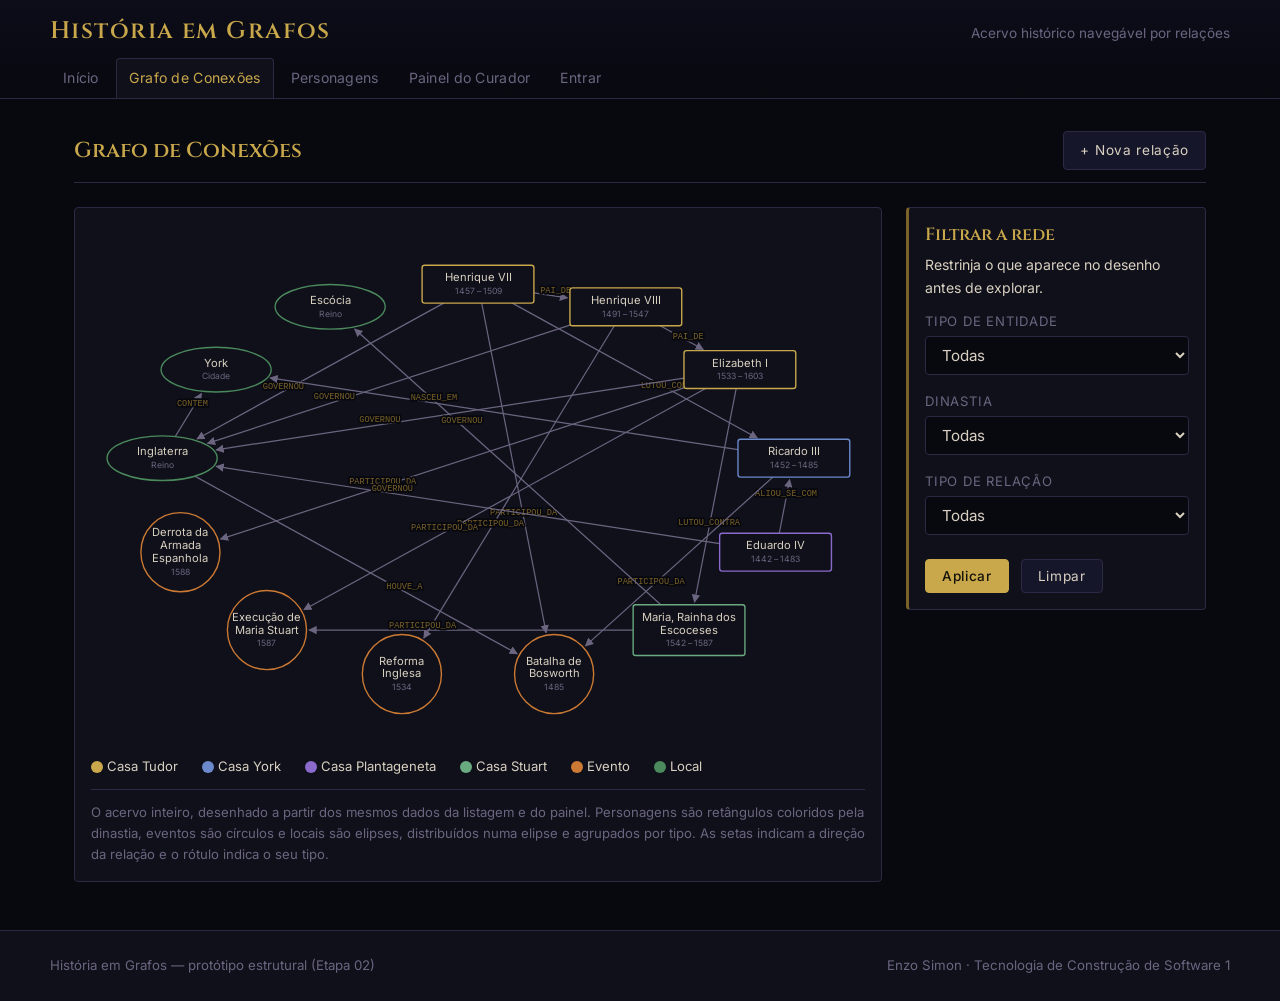
==== commit 7112cd75: "grafo: desenha a rede a partir dos dados do acervo O grafo.html exibia a ilustração escrita à mão na" ====
--- a/web/grafo.html
+++ b/web/grafo.html
@@ -40,120 +40,45 @@
 
         <figure>
           <div class="rolagem-figura">
-          <svg viewBox="0 0 900 520" role="img" aria-labelledby="svg-titulo svg-desc">
+          <svg viewBox="0 0 900 600" role="img" aria-labelledby="svg-titulo svg-desc">
             <title id="svg-titulo">Rede de conexões do acervo</title>
-            <desc id="svg-desc">
-              Seis personagens, um evento e um local ligados por relações tipadas.
-              Henrique VII é pai de Henrique VIII, que é pai de Elizabeth I e governou
-              a Inglaterra. Henrique VII lutou contra Ricardo III, que se aliou a
-              Eduardo IV e participou da Batalha de Bosworth, ocorrida na Inglaterra.
-              Elizabeth I lutou contra Maria, Rainha dos Escoceses.
-            </desc>
+            <desc id="svg-desc">Rede de entidades e relações do acervo.</desc>
 
             <defs>
               <marker id="seta" viewBox="0 0 10 10" refX="9" refY="5"
                       markerWidth="7" markerHeight="7" orient="auto-start-reverse">
-                <path d="M 0 0 L 10 5 L 0 10 z" fill="#6b6580"/>
+                <path class="seta-ponta" d="M 0 0 L 10 5 L 0 10 z"/>
               </marker>
             </defs>
 
-            <style>
-              .aresta { stroke: #6b6580; stroke-width: 1.4; marker-end: url(#seta); }
-              .rotulo {
-                font-family: ui-monospace, Consolas, monospace; font-size: 10px;
-                fill: #7a6228; text-anchor: middle;
-                paint-order: stroke; stroke: #08080f; stroke-width: 4px;
-                stroke-linejoin: round;
-              }
-              .no      { fill: #10101a; stroke-width: 1.6; }
-              .nome    { font-family: Inter, sans-serif; font-size: 13px; fill: #d8d0c0; text-anchor: middle; }
-              .miudo   { font-family: Inter, sans-serif; font-size: 10px; fill: #6b6580; text-anchor: middle; }
-            </style>
-
-            <!-- ── Arestas (desenhadas antes dos nós) ── -->
-            <g>
-              <line class="aresta" x1="185" y1="130" x2="265" y2="110"/>
-              <text class="rotulo" x="225" y="112">PAI_DE</text>
-
-              <line class="aresta" x1="415" y1="87" x2="525" y2="83"/>
-              <text class="rotulo" x="470" y="77">PAI_DE</text>
-
-              <line class="aresta" x1="146" y1="172" x2="304" y2="268"/>
-              <text class="rotulo" x="225" y="214">LUTOU_CONTRA</text>
-
-              <line class="aresta" x1="166" y1="358" x2="284" y2="312"/>
-              <text class="rotulo" x="225" y="329">ALIOU_SE_COM</text>
-
-              <line class="aresta" x1="392" y1="312" x2="556" y2="381"/>
-              <text class="rotulo" x="474" y="340">PARTICIPOU_DA</text>
-
-              <line class="aresta" x1="646" y1="102" x2="744" y2="148"/>
-              <text class="rotulo" x="695" y="119">LUTOU_CONTRA</text>
-
-              <line class="aresta" x1="745" y1="324" x2="643" y2="378"/>
-              <text class="rotulo" x="694" y="345">HOUVE_A</text>
-
-              <line class="aresta" x1="387" y1="112" x2="742" y2="278"/>
-              <text class="rotulo" x="564" y="189">GOVERNOU</text>
-            </g>
-
-            <!-- ── Personagens: retângulo, cor da dinastia ── -->
-            <g>
-              <rect class="no" x="35"  y="128" width="150" height="44" rx="3" stroke="#c9a84c"/>
-              <text class="nome" x="110" y="147">Henrique VII</text>
-              <text class="miudo" x="110" y="162">1457 – 1509</text>
-
-              <rect class="no" x="265" y="68"  width="150" height="44" rx="3" stroke="#c9a84c"/>
-              <text class="nome" x="340" y="87">Henrique VIII</text>
-              <text class="miudo" x="340" y="102">1491 – 1547</text>
-
-              <rect class="no" x="525" y="58"  width="150" height="44" rx="3" stroke="#c9a84c"/>
-              <text class="nome" x="600" y="77">Elizabeth I</text>
-              <text class="miudo" x="600" y="92">1533 – 1603</text>
-
-              <rect class="no" x="265" y="268" width="150" height="44" rx="3" stroke="#6a8acc"/>
-              <text class="nome" x="340" y="287">Ricardo III</text>
-              <text class="miudo" x="340" y="302">1452 – 1485</text>
-
-              <rect class="no" x="35"  y="358" width="150" height="44" rx="3" stroke="#8a6acc"/>
-              <text class="nome" x="110" y="377">Eduardo IV</text>
-              <text class="miudo" x="110" y="392">1442 – 1483</text>
-
-              <rect class="no" x="695" y="148" width="190" height="44" rx="3" stroke="#6aaa80"/>
-              <text class="nome" x="790" y="167">Maria, Rainha dos</text>
-              <text class="nome" x="790" y="183">Escoceses</text>
-            </g>
-
-            <!-- ── Evento: círculo laranja ── -->
-            <g>
-              <circle class="no" cx="600" cy="400" r="48" stroke="#cc7a33"/>
-              <text class="nome" x="600" y="394">Batalha de</text>
-              <text class="nome" x="600" y="410">Bosworth</text>
-              <text class="miudo" x="600" y="426">1485</text>
-            </g>
-
-            <!-- ── Local: elipse verde ── -->
-            <g>
-              <ellipse class="no" cx="790" cy="300" rx="72" ry="30" stroke="#4a8a5c"/>
-              <text class="nome" x="790" y="305">Inglaterra</text>
-            </g>
+            <!-- Preenchidos por assets/js/grafo.js a partir dos dados do acervo.
+                 As arestas vêm antes para que os nós sejam desenhados por cima. -->
+            <g id="grafo-arestas"></g>
+            <g id="grafo-nos"></g>
           </svg>
           </div>
 
+          <noscript>
+            <p class="status status-aviso">
+              O grafo é desenhado por JavaScript. Ative o JavaScript do navegador para ver
+              a rede do acervo.
+            </p>
+          </noscript>
+
           <ul class="legenda">
-            <li><span class="amostra" style="background:#c9a84c"></span> Casa Tudor</li>
-            <li><span class="amostra" style="background:#6a8acc"></span> Casa York</li>
-            <li><span class="amostra" style="background:#8a6acc"></span> Casa Plantageneta</li>
-            <li><span class="amostra" style="background:#6aaa80"></span> Casa Stuart</li>
-            <li><span class="amostra" style="background:#cc7a33"></span> Evento</li>
-            <li><span class="amostra" style="background:#4a8a5c"></span> Local</li>
+            <li><span class="amostra" data-dinastia="Casa Tudor"></span> Casa Tudor</li>
+            <li><span class="amostra" data-dinastia="Casa York"></span> Casa York</li>
+            <li><span class="amostra" data-dinastia="Casa Plantageneta"></span> Casa Plantageneta</li>
+            <li><span class="amostra" data-dinastia="Casa Stuart"></span> Casa Stuart</li>
+            <li><span class="amostra amostra-evento"></span> Evento</li>
+            <li><span class="amostra amostra-local"></span> Local</li>
           </ul>
 
           <figcaption>
-            Recorte do acervo com oito relações. Personagens são retângulos coloridos pela
-            dinastia, eventos são círculos e locais são elipses. As setas indicam a direção
-            da relação e o rótulo indica o seu tipo. Nesta etapa a rede é uma ilustração
-            estática; a renderização interativa entra em etapa posterior.
+            O acervo inteiro, desenhado a partir dos mesmos dados da listagem e do painel.
+            Personagens são retângulos coloridos pela dinastia, eventos são círculos e locais
+            são elipses, distribuídos numa elipse e agrupados por tipo. As setas indicam a
+            direção da relação e o rótulo indica o seu tipo.
           </figcaption>
         </figure>
       </section>
@@ -215,5 +140,8 @@
     </div>
   </footer>
 
+  <script src="assets/js/acervo.js"></script>
+  <script src="assets/js/grafo.js"></script>
+
 </body>
 </html>
--- a/web/assets/css/estilo.css
+++ b/web/assets/css/estilo.css
@@ -1,5 +1,5 @@
 /* ==========================================================================
-   História em Grafos — folha de estilo única (Etapas 02 e 03)
+   História em Grafos — folha de estilo única (Etapas 02, 03 e 04)
    --------------------------------------------------------------------------
    Organizada na mesma ordem em que os elementos aparecem no documento:
     1. Variáveis (tema + escala de espaçamento)   2. Reset
@@ -7,7 +7,7 @@
     5. Layout principal (Grid)                    6. Artigos e listagens
     7. Tabelas                                    8. Formulários
     9. Botões                                    10. Figura, legenda e rodapé
-   11. Responsividade (media queries)
+   11. Responsividade (media queries)       12. Estados controlados por JavaScript
 
    Estratégia de responsividade (Etapa 03)
    ---------------------------------------
@@ -783,3 +783,154 @@
 @media (prefers-reduced-motion: reduce) {
   * { transition: none !important; }
 }
+
+/* ==========================================================================
+   12. ESTADOS CONTROLADOS POR JAVASCRIPT (Etapa 04)
+   --------------------------------------------------------------------------
+   Classes e atributos que os scripts de assets/js/ ligam e desligam:
+   mensagens de status, erros de campo, estado vazio, destaque do cartão
+   recém-cadastrado e o modal de remoção. Nenhuma media query aqui — as
+   regras responsivas continuam todas na seção 11.
+   ========================================================================== */
+
+/* O atributo hidden precisa vencer regras de display como a de button
+   (inline-block) e .acoes (flex); sem isto, esconder pelo script falha. */
+[hidden] { display: none !important; }
+
+/* Mensagem de status (role="status" ou role="alert"). */
+.status {
+  border: 1px solid var(--border);
+  border-left: 3px solid var(--text-dim);
+  border-radius: var(--raio);
+  background: var(--surface);
+  padding: var(--e-3) var(--e-4);
+  margin-bottom: var(--e-5);
+}
+
+.status:focus { outline: 2px solid var(--gold-dim); outline-offset: 2px; }
+
+.status-sucesso { border-left-color: var(--success); background: #0f1f18; }
+.status-aviso   { border-left-color: var(--gold);    background: #1a1608; }
+.status-erro    { border-left-color: var(--danger);  background: #1f0e0e; }
+
+.status ul { margin: var(--e-2) 0 0 var(--e-5); }
+.status li { margin-bottom: var(--e-1); }
+
+/* Erro de um campo, logo abaixo dele. */
+.erro {
+  display: block;
+  margin-top: var(--e-1);
+  color: #e08a8a;
+  font-size: 0.8rem;
+}
+
+.erro::before { content: '⚠ '; }
+
+input[aria-invalid="true"],
+select[aria-invalid="true"],
+textarea[aria-invalid="true"] { border-color: var(--danger); }
+
+input[type="checkbox"][aria-invalid="true"] { outline: 2px solid var(--danger); }
+
+/* Contador de caracteres, à direita do texto de ajuda. */
+.contador { float: right; font-variant-numeric: tabular-nums; }
+.contador-alerta { color: var(--gold); }
+
+/* Listagem sem resultado. */
+.vazio {
+  text-align: center;
+  border: 1px dashed var(--border);
+  border-radius: var(--raio);
+  padding: var(--e-6) var(--e-4);
+  color: var(--text-dim);
+}
+
+/* Cartão recém-cadastrado, vindo do formulário. */
+.grade > li > article.novo {
+  border-color: var(--gold);
+  box-shadow: 0 0 0 1px var(--gold-dim);
+}
+
+/* Filtro de tipo no cabeçalho da tabela do painel. */
+.barra .filtro-tipo { margin-bottom: 0; min-width: 180px; }
+
+/* Botão de envio destrutivo: sem esta regra, button[type="submit"] (mais
+   específica que .botao-perigo) o pintava de dourado, como ação principal. */
+button[type="submit"].botao-perigo {
+  background: var(--danger);
+  border-color: var(--danger);
+  color: var(--text);
+}
+
+button[type="submit"].botao-perigo:hover { background: #a82a2a; border-color: #a82a2a; }
+
+/* Botões lado a lado dentro da célula de ações. */
+td .botao-perigo { margin-left: var(--e-1); }
+
+/* Modal de confirmação de remoção. */
+dialog {
+  width: min(520px, calc(100% - 2 * var(--margem-lateral)));
+  margin: auto;
+  background: var(--surface);
+  color: var(--text);
+  border: 1px solid var(--danger);
+  border-radius: var(--raio);
+  padding: var(--e-5);
+}
+
+dialog::backdrop { background: rgba(4, 4, 10, 0.75); }
+
+dialog form { max-width: none; }
+
+dialog .conexoes {
+  max-height: 40vh;
+  overflow-y: auto;
+  margin-bottom: var(--e-4);
+  font-size: 0.88rem;
+}
+
+/* Grafo desenhado por grafo.js (posterior à Etapa 04). Fica no fim do
+   arquivo para não deslocar as linhas citadas em docs/etapa-03.md e
+   docs/etapa-04.md. A cor da borda de cada personagem segue o padrão da
+   .etiqueta: o atributo data-dinastia escolhe a variável; dinastia sem cor
+   própria fica com a borda neutra de .no. */
+:root {
+  --evento: #cc7a33;
+  --local:  #4a8a5c;
+}
+
+.aresta { stroke: var(--text-dim); stroke-width: 1.4; }
+
+.seta-ponta { fill: var(--text-dim); }
+
+.rotulo {
+  font-family: ui-monospace, Consolas, monospace;
+  font-size: 10px;
+  fill: var(--gold-dim);
+  text-anchor: middle;
+  paint-order: stroke;
+  stroke: var(--bg);
+  stroke-width: 4px;
+  stroke-linejoin: round;
+}
+
+.no { fill: var(--surface); stroke: var(--text-dim); stroke-width: 1.6; }
+
+.no-personagem[data-dinastia="Casa Tudor"]        { stroke: var(--tudor); }
+.no-personagem[data-dinastia="Casa York"]         { stroke: var(--york); }
+.no-personagem[data-dinastia="Casa Plantageneta"] { stroke: var(--plantageneta); }
+.no-personagem[data-dinastia="Casa Stuart"]       { stroke: var(--stuart); }
+.no-evento { stroke: var(--evento); }
+.no-local  { stroke: var(--local); }
+
+.nome  { font-family: var(--fonte-texto); font-size: 13px; fill: var(--text); text-anchor: middle; }
+.miudo { font-family: var(--fonte-texto); font-size: 10px; fill: var(--text-dim); text-anchor: middle; }
+
+/* Legenda: as mesmas variáveis dos nós, no lugar de cores escritas no HTML. */
+.amostra                                    { background: var(--text-dim); }
+.amostra[data-dinastia="Casa Tudor"]        { background: var(--tudor); }
+.amostra[data-dinastia="Casa York"]         { background: var(--york); }
+.amostra[data-dinastia="Casa Plantageneta"] { background: var(--plantageneta); }
+.amostra[data-dinastia="Casa Stuart"]       { background: var(--stuart); }
+.amostra-evento                             { background: var(--evento); }
+.amostra-local                              { background: var(--local); }
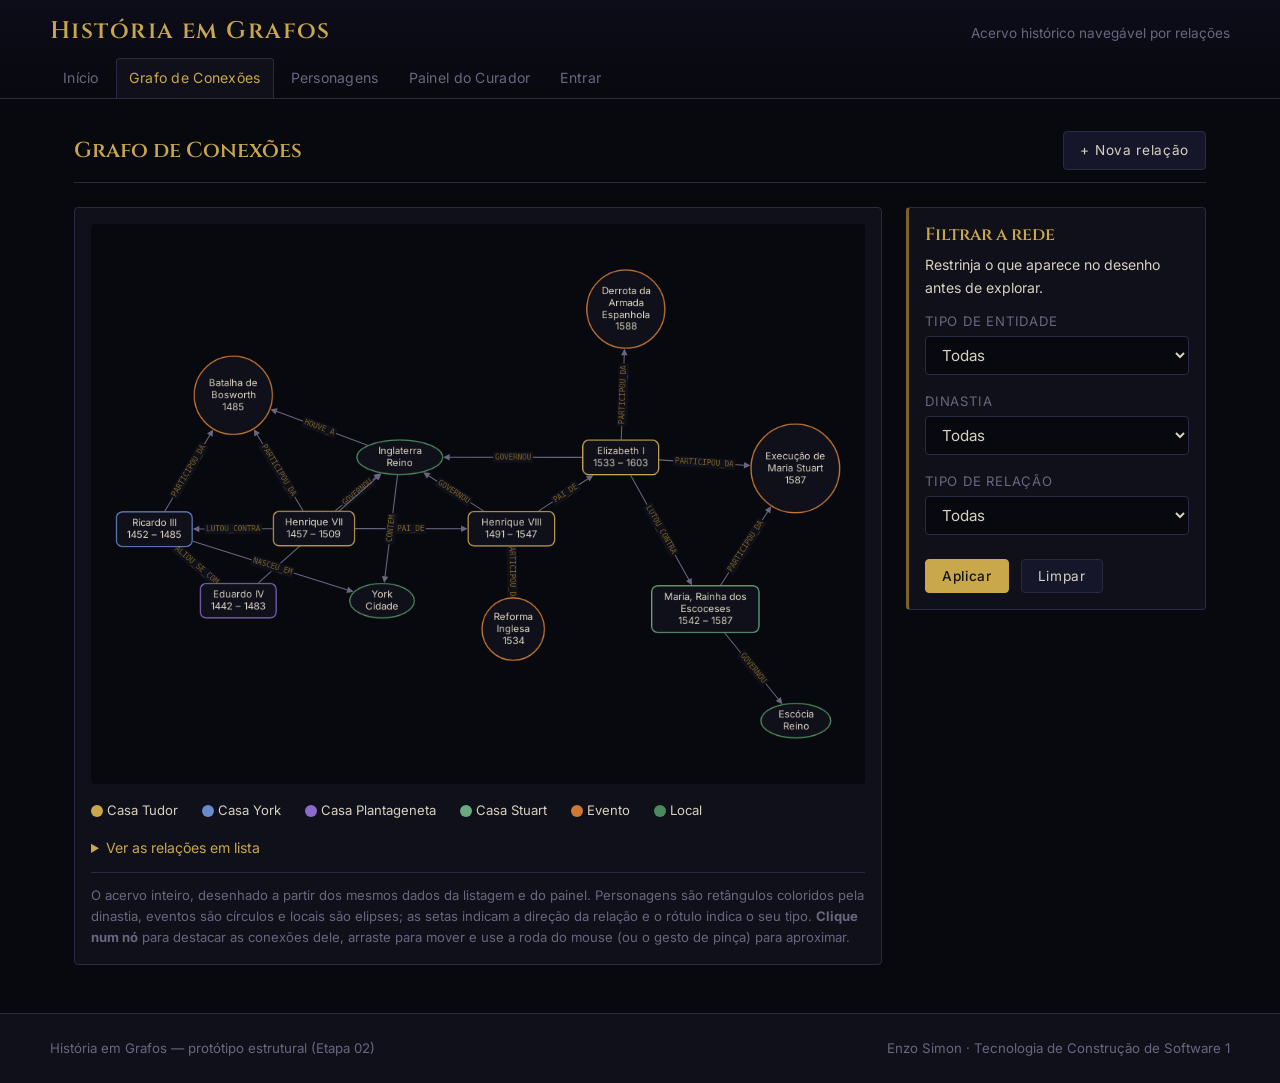
==== commit 999bb77c: "grafo: usa Cytoscape.js para o desenho e o layout O layout em elipse calculado à mão deixava as ares" ====
--- a/web/grafo.html
+++ b/web/grafo.html
@@ -39,24 +39,11 @@
         <h3 id="titulo-rede" hidden>Rede de entidades</h3>
 
         <figure>
-          <div class="rolagem-figura">
-          <svg viewBox="0 0 900 600" role="img" aria-labelledby="svg-titulo svg-desc">
-            <title id="svg-titulo">Rede de conexões do acervo</title>
-            <desc id="svg-desc">Rede de entidades e relações do acervo.</desc>
-
-            <defs>
-              <marker id="seta" viewBox="0 0 10 10" refX="9" refY="5"
-                      markerWidth="7" markerHeight="7" orient="auto-start-reverse">
-                <path class="seta-ponta" d="M 0 0 L 10 5 L 0 10 z"/>
-              </marker>
-            </defs>
-
-            <!-- Preenchidos por assets/js/grafo.js a partir dos dados do acervo.
-                 As arestas vêm antes para que os nós sejam desenhados por cima. -->
-            <g id="grafo-arestas"></g>
-            <g id="grafo-nos"></g>
-          </svg>
-          </div>
+          <!-- Preenchido por assets/js/grafo.js com a biblioteca Cytoscape.js,
+               que desenha em <canvas>. A mesma rede, em texto, está no
+               <details> abaixo. -->
+          <div class="grafo" id="grafo" role="img"
+               aria-label="Rede de conexões do acervo. A lista das relações em texto vem logo abaixo do desenho."></div>
 
           <noscript>
             <p class="status status-aviso">
@@ -74,11 +61,17 @@
             <li><span class="amostra amostra-local"></span> Local</li>
           </ul>
 
+          <details class="grafo-texto">
+            <summary>Ver as relações em lista</summary>
+            <ul class="conexoes" id="grafo-lista"></ul>
+          </details>
+
           <figcaption>
             O acervo inteiro, desenhado a partir dos mesmos dados da listagem e do painel.
             Personagens são retângulos coloridos pela dinastia, eventos são círculos e locais
-            são elipses, distribuídos numa elipse e agrupados por tipo. As setas indicam a
-            direção da relação e o rótulo indica o seu tipo.
+            são elipses; as setas indicam a direção da relação e o rótulo indica o seu tipo.
+            <strong>Clique num nó</strong> para destacar as conexões dele, arraste para
+            mover e use a roda do mouse (ou o gesto de pinça) para aproximar.
           </figcaption>
         </figure>
       </section>
@@ -140,6 +133,7 @@
     </div>
   </footer>
 
+  <script src="assets/js/vendor/cytoscape.min.js"></script>
   <script src="assets/js/acervo.js"></script>
   <script src="assets/js/grafo.js"></script>
 
--- a/web/assets/css/estilo.css
+++ b/web/assets/css/estilo.css
@@ -889,42 +889,32 @@
   font-size: 0.88rem;
 }
 
-/* Grafo desenhado por grafo.js (posterior à Etapa 04). Fica no fim do
-   arquivo para não deslocar as linhas citadas em docs/etapa-03.md e
-   docs/etapa-04.md. A cor da borda de cada personagem segue o padrão da
-   .etiqueta: o atributo data-dinastia escolhe a variável; dinastia sem cor
-   própria fica com a borda neutra de .no. */
+
+/* Grafo desenhado por grafo.js com a biblioteca Cytoscape.js (posterior à
+   Etapa 04). Fica no fim do arquivo para não deslocar as linhas citadas em
+   docs/etapa-03.md e docs/etapa-04.md. As cores de nós e arestas são lidas
+   destas variáveis pelo próprio grafo.js. */
 :root {
   --evento: #cc7a33;
   --local:  #4a8a5c;
 }
 
-.aresta { stroke: var(--text-dim); stroke-width: 1.4; }
-
-.seta-ponta { fill: var(--text-dim); }
-
-.rotulo {
-  font-family: ui-monospace, Consolas, monospace;
-  font-size: 10px;
-  fill: var(--gold-dim);
-  text-anchor: middle;
-  paint-order: stroke;
-  stroke: var(--bg);
-  stroke-width: 4px;
-  stroke-linejoin: round;
-}
-
-.no { fill: var(--surface); stroke: var(--text-dim); stroke-width: 1.6; }
-
-.no-personagem[data-dinastia="Casa Tudor"]        { stroke: var(--tudor); }
-.no-personagem[data-dinastia="Casa York"]         { stroke: var(--york); }
-.no-personagem[data-dinastia="Casa Plantageneta"] { stroke: var(--plantageneta); }
-.no-personagem[data-dinastia="Casa Stuart"]       { stroke: var(--stuart); }
-.no-evento { stroke: var(--evento); }
-.no-local  { stroke: var(--local); }
-
-.nome  { font-family: var(--fonte-texto); font-size: 13px; fill: var(--text); text-anchor: middle; }
-.miudo { font-family: var(--fonte-texto); font-size: 10px; fill: var(--text-dim); text-anchor: middle; }
+/* A biblioteca precisa de uma área com altura definida para desenhar. */
+.grafo {
+  height: 560px;
+  background: var(--bg);
+  border-radius: var(--raio);
+}
+
+.grafo-aviso {
+  padding: var(--e-6) var(--e-4);
+  color: var(--text-dim);
+  text-align: center;
+}
+
+.grafo-texto { margin-top: var(--e-4); font-size: 0.88rem; }
+.grafo-texto summary { cursor: pointer; color: var(--gold); }
+.grafo-texto .conexoes { margin-top: var(--e-2); }
 
 /* Legenda: as mesmas variáveis dos nós, no lugar de cores escritas no HTML. */
 .amostra                                    { background: var(--text-dim); }
@@ -934,3 +924,7 @@
 .amostra[data-dinastia="Casa Stuart"]       { background: var(--stuart); }
 .amostra-evento                             { background: var(--evento); }
 .amostra-local                              { background: var(--local); }
+
+@media (max-width: 560px) {
+  .grafo { height: 440px; }
+}
